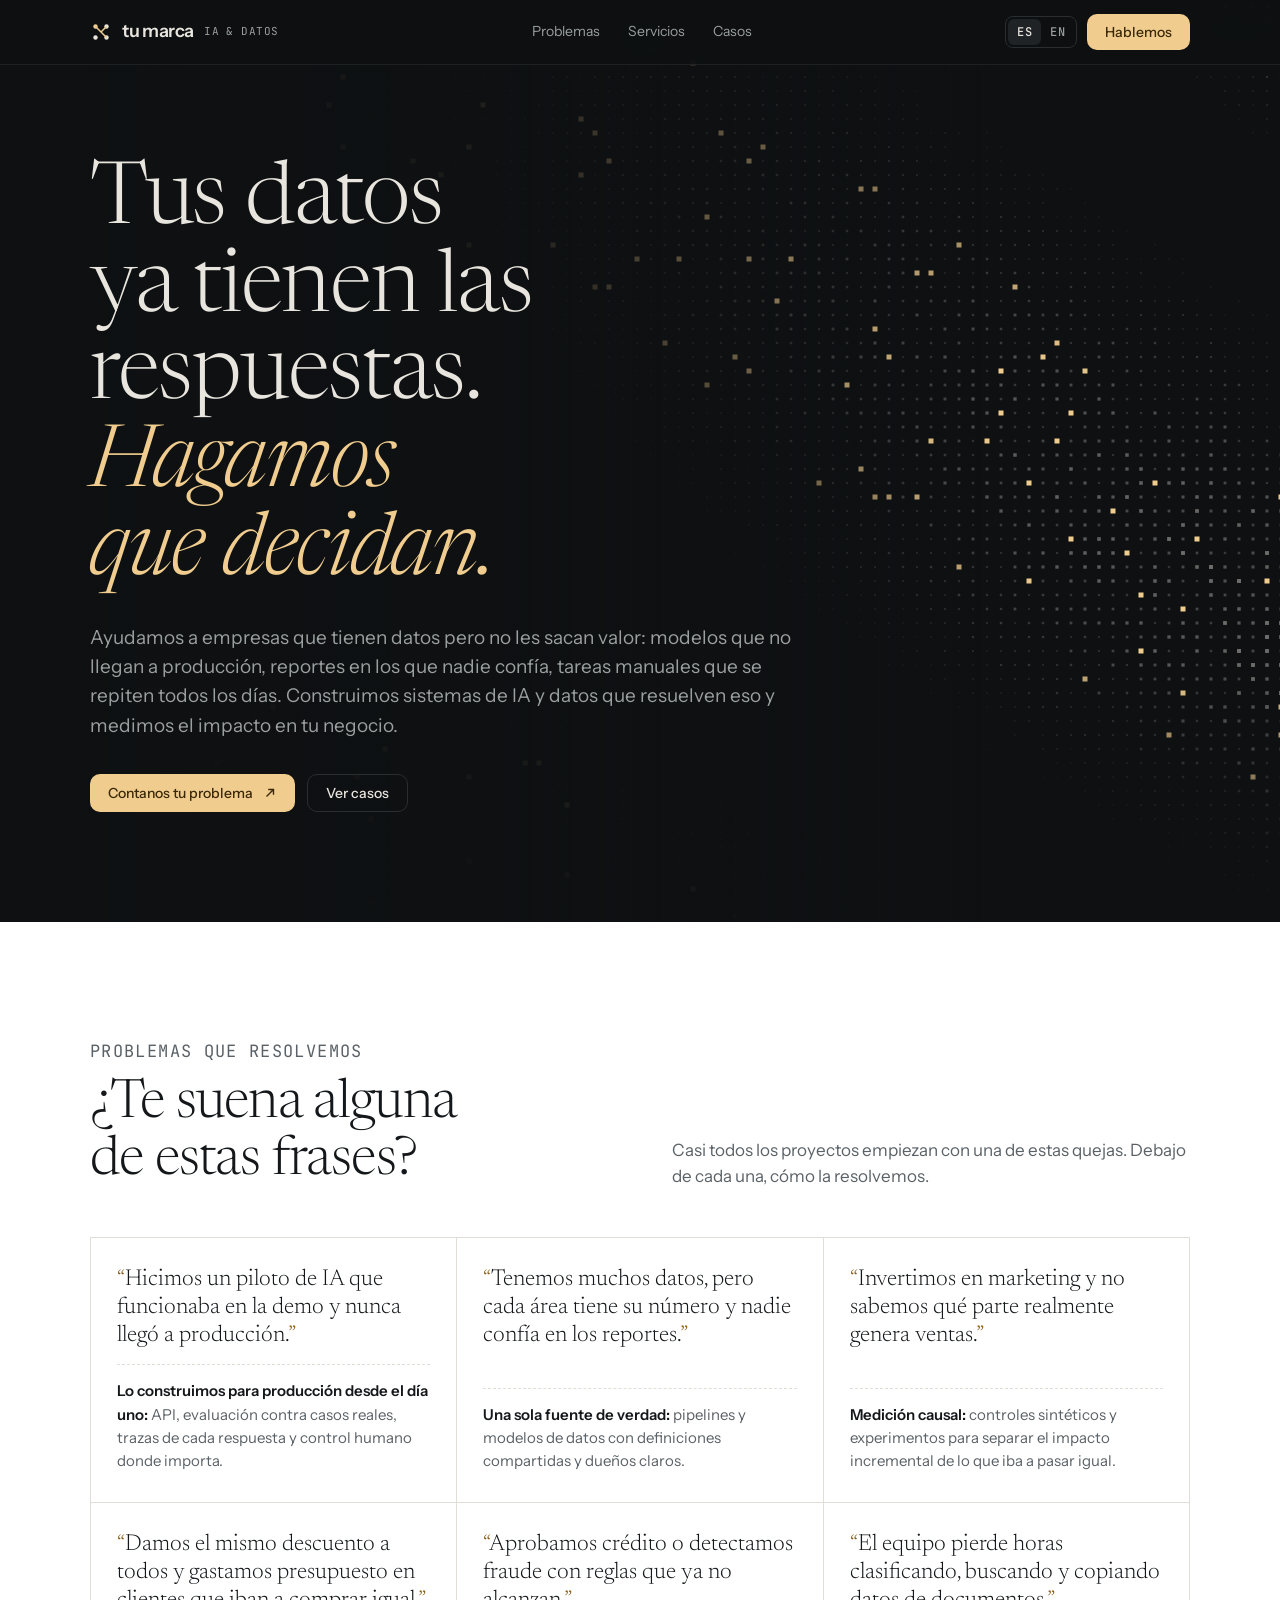
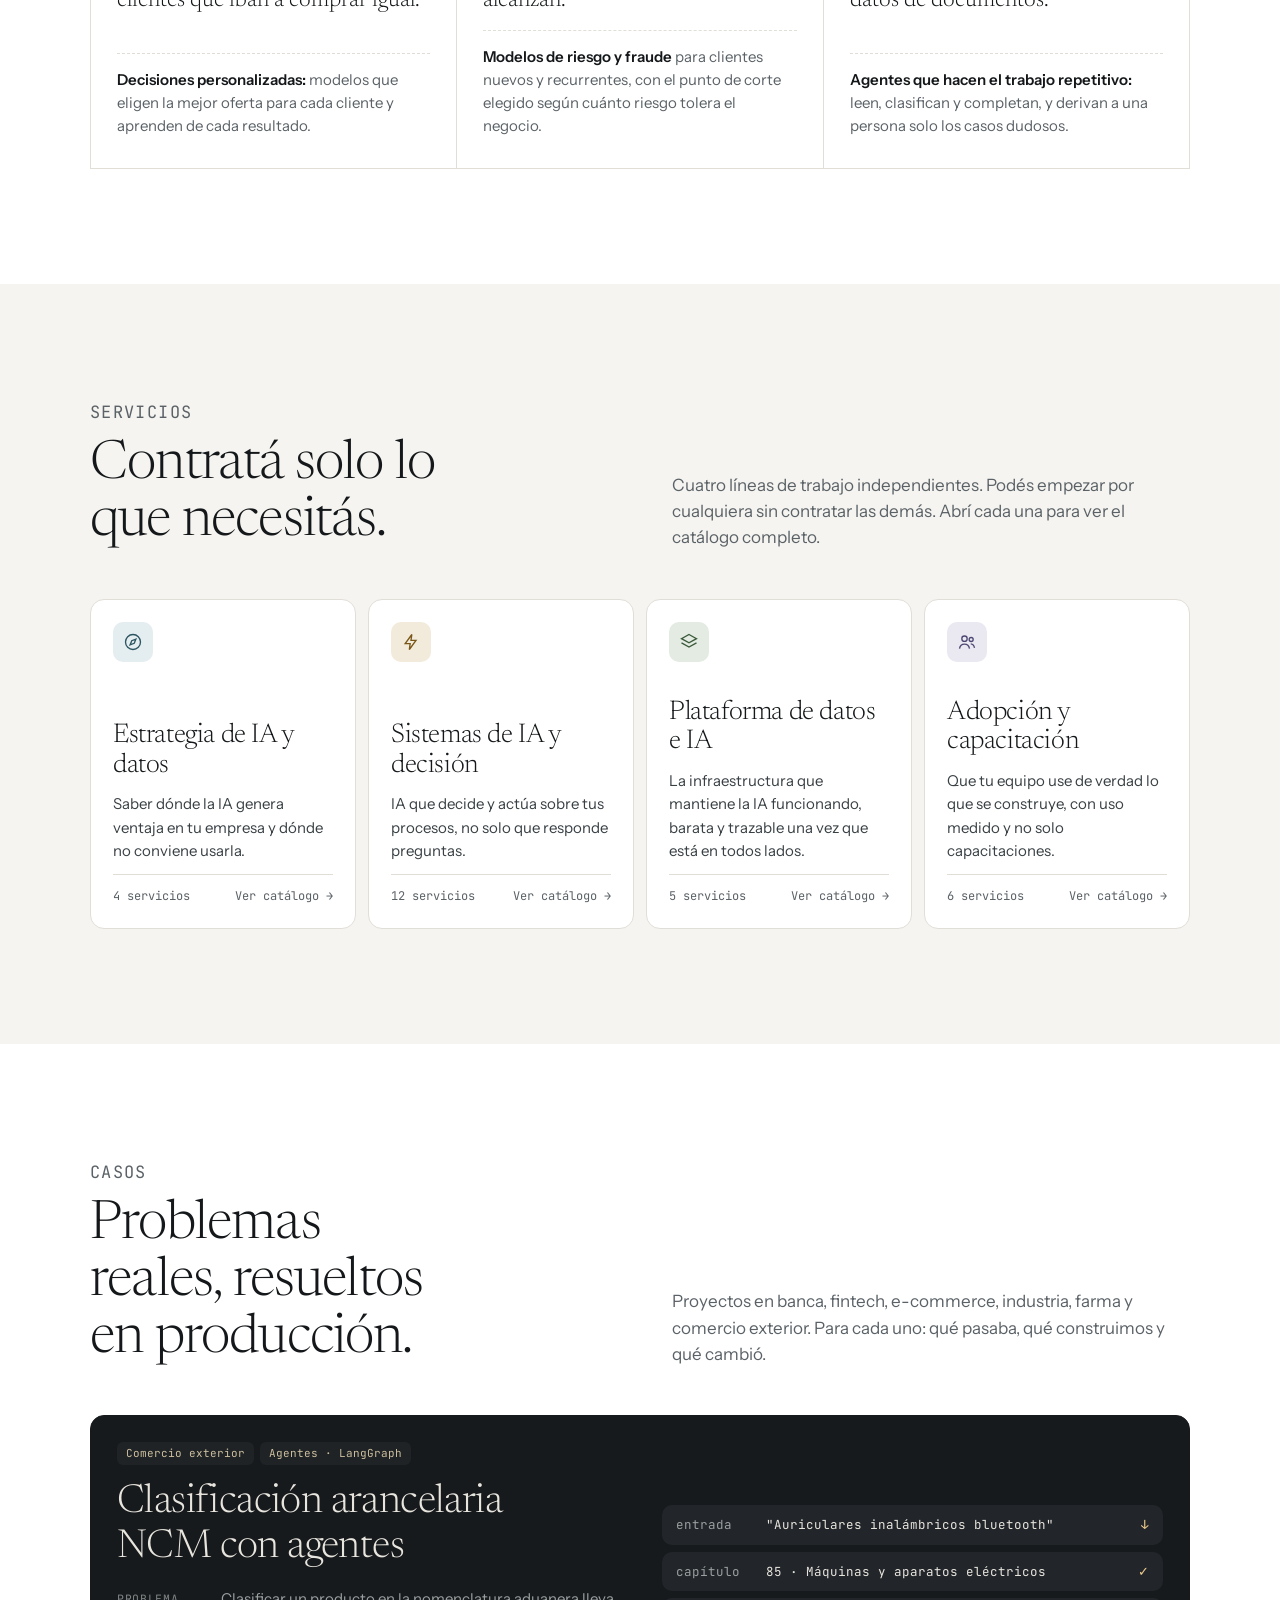
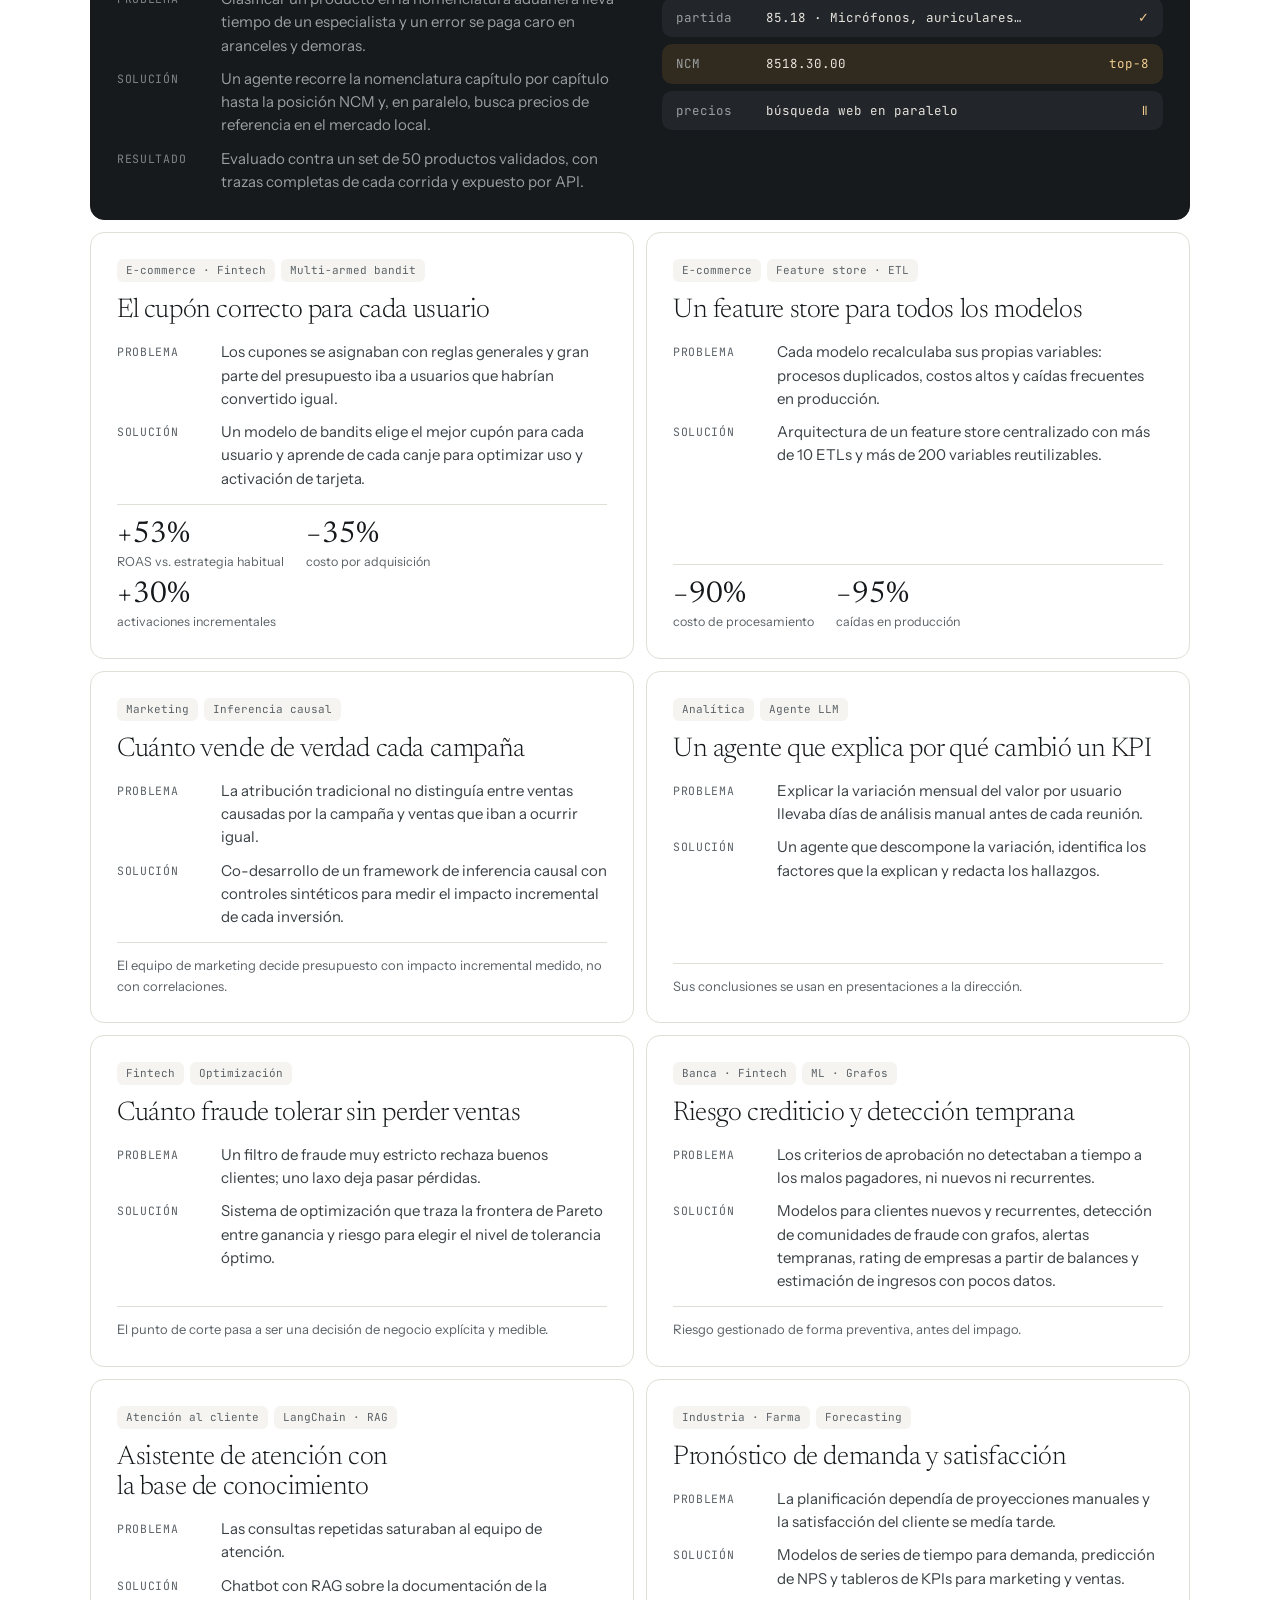
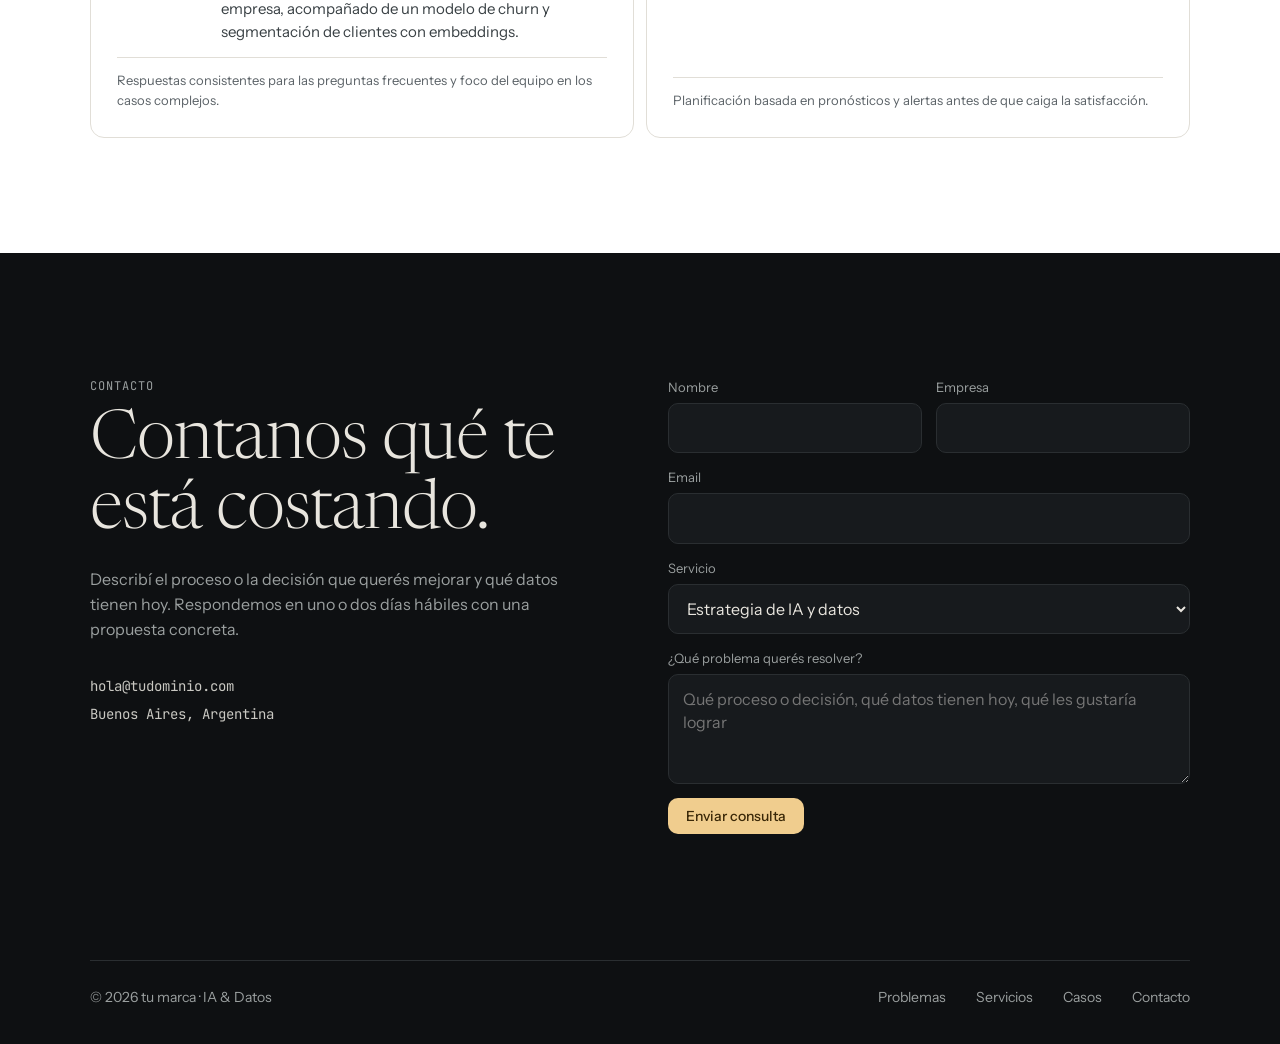
==== index.html @ 9dd71a2f "Landing bilingüe (ES/EN) de la consultora de IA y datos Página estática con problemas del cliente, c" ====
<!doctype html>
<html lang="es">
<head>
<meta charset="utf-8">
<meta name="viewport" content="width=device-width, initial-scale=1, viewport-fit=cover">
<title>Consultora IA y Datos</title>
<meta name="description" content="Consultora de inteligencia artificial y datos: agentes, modelos predictivos y plataformas de datos en producción.">
<link rel="preconnect" href="https://fonts.googleapis.com">
<link rel="preconnect" href="https://fonts.gstatic.com" crossorigin>
<link rel="stylesheet" href="https://fonts.googleapis.com/css2?family=Newsreader:ital,opsz,wght@0,6..72,300;0,6..72,400;1,6..72,300&family=Instrument+Sans:wght@400;500;600&family=JetBrains+Mono:wght@400;500&display=swap">
<link rel="stylesheet" href="assets/styles.css">
</head>
<body class="lang-es">
<header class="nav">
  <div class="wrap nav-inner">
    <a class="logo" href="#top" aria-label="Inicio">
      <svg class="logo-mark" viewBox="0 0 24 24" aria-hidden="true"><circle cx="6" cy="6" r="2.4" fill="#f0cd8e"/><circle cx="18" cy="6" r="2.4" fill="#e8e5de"/><circle cx="6" cy="18" r="2.4" fill="#e8e5de"/><circle cx="18" cy="18" r="2.4" fill="#e8e5de"/><path d="M6 6 L18 18 M18 6 L12 12" stroke="#f0cd8e" stroke-width="1.6" fill="none"/></svg>
      <span>tu marca</span>
      <small><span class="es">IA &amp; DATOS</span><span class="en">AI &amp; DATA</span></small>
    </a>
    <nav class="nav-links" aria-label="Secciones">
      <a href="#problemas"><span class="es">Problemas</span><span class="en">Problems</span></a>
      <a href="#servicios"><span class="es">Servicios</span><span class="en">Services</span></a>
      <a href="#casos"><span class="es">Casos</span><span class="en">Cases</span></a>
    </nav>
    <div class="nav-right">
      <div class="lang" role="group" aria-label="Idioma / Language">
        <button type="button" data-lang="es" aria-pressed="true">ES</button>
        <button type="button" data-lang="en" aria-pressed="false">EN</button>
      </div>
      <a class="btn btn-accent" href="#contacto"><span class="es">Hablemos</span><span class="en">Let's talk</span></a>
    </div>
  </div>
</header>

<main id="top">
  <section class="hero">
    <canvas id="field" aria-hidden="true"></canvas>
    <div class="wrap">
      <h1>
        <span class="es">Tus datos ya tienen las respuestas. <em>Hagamos que decidan.</em></span>
        <span class="en">Your data already has the answers. <em>Let's make it decide.</em></span>
      </h1>
      <p class="lede">
        <span class="es">Ayudamos a empresas que tienen datos pero no les sacan valor: modelos que no llegan a producción, reportes en los que nadie confía, tareas manuales que se repiten todos los días. Construimos sistemas de IA y datos que resuelven eso y medimos el impacto en tu negocio.</span>
        <span class="en">We help companies that have data but aren't getting value from it: models that never reach production, reports nobody trusts, manual work repeated every day. We build AI and data systems that fix that, and we measure the impact on your business.</span>
      </p>
      <div class="hero-ctas">
        <a class="btn btn-accent" href="#contacto"><span class="es">Contanos tu problema</span><span class="en">Tell us your problem</span>
          <svg viewBox="0 0 16 16" aria-hidden="true"><path d="M4 12 L12 4 M6 4 H12 V10" stroke="currentColor" stroke-width="1.6" fill="none"/></svg>
        </a>
        <a class="btn btn-ghost" href="#casos"><span class="es">Ver casos</span><span class="en">See cases</span></a>
      </div>
    </div>
  </section>

  <section class="block white" id="problemas">
    <div class="wrap">
      <div class="head">
        <div>
          <p class="eyebrow"><span class="es">Problemas que resolvemos</span><span class="en">Problems we solve</span></p>
          <h2><span class="es">¿Te suena alguna de estas frases?</span><span class="en">Do any of these sound familiar?</span></h2>
        </div>
        <p><span class="es">Casi todos los proyectos empiezan con una de estas quejas. Debajo de cada una, cómo la resolvemos.</span><span class="en">Almost every project starts with one of these complaints. Under each one, how we solve it.</span></p>
      </div>
      <div class="problems" id="problems"></div>
    </div>
  </section>

  <section class="block light" id="servicios">
    <div class="wrap">
      <div class="head">
        <div>
          <p class="eyebrow"><span class="es">Servicios</span><span class="en">Services</span></p>
          <h2><span class="es">Contratá solo lo que necesitás.</span><span class="en">Hire only what you need.</span></h2>
        </div>
        <p><span class="es">Cuatro líneas de trabajo independientes. Podés empezar por cualquiera sin contratar las demás. Abrí cada una para ver el catálogo completo.</span><span class="en">Four independent lines of work. Start with any of them without hiring the others. Open each one to see the full catalog.</span></p>
      </div>
      <div class="services" id="services"></div>
    </div>
  </section>

  <section class="block white" id="casos">
    <div class="wrap">
      <div class="head">
        <div>
          <p class="eyebrow"><span class="es">Casos</span><span class="en">Cases</span></p>
          <h2><span class="es">Problemas reales, resueltos en producción.</span><span class="en">Real problems, solved in production.</span></h2>
        </div>
        <p><span class="es">Proyectos en banca, fintech, e-commerce, industria, farma y comercio exterior. Para cada uno: qué pasaba, qué construimos y qué cambió.</span><span class="en">Projects in banking, fintech, e-commerce, manufacturing, pharma and foreign trade. For each one: what was happening, what we built and what changed.</span></p>
      </div>
      <div class="cases" id="cases"></div>
    </div>
  </section>

  <section class="contact" id="contacto">
    <div class="wrap">
      <div class="contact-grid">
        <div>
          <p class="eyebrow" style="color:var(--on-dark-muted)"><span class="es">Contacto</span><span class="en">Contact</span></p>
          <h2><span class="es">Contanos qué te está costando.</span><span class="en">Tell us what it's costing you.</span></h2>
          <p class="lede"><span class="es">Describí el proceso o la decisión que querés mejorar y qué datos tienen hoy. Respondemos en uno o dos días hábiles con una propuesta concreta.</span><span class="en">Describe the process or decision you want to improve and what data you have today. We reply within one or two business days with a concrete proposal.</span></p>
          <div class="direct">
            <span>hola@tudominio.com</span>
            <span>Buenos Aires, Argentina</span>
          </div>
        </div>
        <form id="contact-form" novalidate>
          <div class="row2">
            <div class="field"><label for="f-name"><span class="es">Nombre</span><span class="en">Name</span></label><input id="f-name" name="name" autocomplete="name" required></div>
            <div class="field"><label for="f-company"><span class="es">Empresa</span><span class="en">Company</span></label><input id="f-company" name="company" autocomplete="organization"></div>
          </div>
          <div class="field"><label for="f-email">Email</label><input id="f-email" name="email" type="email" autocomplete="email" required></div>
          <div class="field">
            <label for="f-topic"><span class="es">Servicio</span><span class="en">Service</span></label>
            <select id="f-topic" name="topic"></select>
          </div>
          <div class="field"><label for="f-msg"><span class="es">¿Qué problema querés resolver?</span><span class="en">What problem do you want to solve?</span></label><textarea id="f-msg" name="message"></textarea></div>
          <div><button class="btn btn-accent" type="submit"><span class="es">Enviar consulta</span><span class="en">Send inquiry</span></button></div>
          <p class="form-note" id="form-note" aria-live="polite"></p>
        </form>
      </div>
      <footer>
        <span>© 2026 tu marca · <span class="es">IA &amp; Datos</span><span class="en">AI &amp; Data</span></span>
        <nav aria-label="Pie">
          <a href="#problemas"><span class="es">Problemas</span><span class="en">Problems</span></a>
          <a href="#servicios"><span class="es">Servicios</span><span class="en">Services</span></a>
          <a href="#casos"><span class="es">Casos</span><span class="en">Cases</span></a>
          <a href="#contacto"><span class="es">Contacto</span><span class="en">Contact</span></a>
        </nav>
      </footer>
    </div>
  </section>
</main>

<div class="sheet-backdrop" id="backdrop" hidden></div>
<aside class="sheet" id="sheet" role="dialog" aria-modal="true" aria-labelledby="sheet-title" hidden></aside>

<script src="assets/main.js"></script>
</body>
</html>
---- assets/styles.css ----
html, body { min-height: 100%; }
  img { max-width: 100%; }
  [hidden] { display: none !important; }
  :root {
    color-scheme: light;
    --ink: #0e1012;
    --ink-2: #171a1d;
    --ink-3: #1f2326;
    --paper: #f5f4f0;
    --white: #ffffff;
    --text: #15181a;
    --muted: #5b6267;
    --on-dark: #e8e5de;
    --on-dark-muted: #9a9f9f;
    --line: #e1ded7;
    --line-dark: #2a2e31;
    --accent: #f0cd8e;        /* ámbar pálido */
    --accent-ink: #3a2808;
    --accent-deep: #8a5c14;
    --t1: #e4edf0; --t2: #f2ebdc; --t3: #e3ebe2; --t4: #eae8f1;
    --serif: "Newsreader", "Iowan Old Style", Georgia, serif;
    --sans: "Instrument Sans", ui-sans-serif, system-ui, -apple-system, "Segoe UI", sans-serif;
    --mono: "JetBrains Mono", ui-monospace, "Cascadia Mono", Consolas, monospace;
    --wrap: 1180px;
    --gutter: clamp(16px, 4vw, 40px);
    --r: 14px;
  }
  * { box-sizing: border-box; }
  html { scroll-behavior: smooth; }
  body {
    margin: 0; background: var(--ink); color: var(--text);
    font-family: var(--sans); font-size: 16px; line-height: 1.55;
    -webkit-font-smoothing: antialiased;
  }
  body.lang-es .en, body.lang-en .es { display: none !important; }
  a { color: inherit; }
  button { font: inherit; }
  :focus-visible { outline: 2px solid var(--accent); outline-offset: 3px; border-radius: 6px; }
  .wrap { max-width: var(--wrap); margin-inline: auto; padding-inline: var(--gutter); }
  h1, h2, h3, h4 { font-family: var(--serif); font-weight: 300; text-wrap: balance; margin: 0; letter-spacing: -0.015em; }
  p { margin: 0; }
  .eyebrow { font-family: var(--mono); font-size: 12px; letter-spacing: 0.08em; text-transform: uppercase; color: var(--muted); }

  /* ---------- nav: barra plana a todo el ancho ---------- */
  .nav {
    position: fixed; z-index: 30; left: 0; right: 0; top: 0;
    padding-top: env(safe-area-inset-top, 0px);
    background: rgba(14,16,18,0.82);
    backdrop-filter: blur(12px); -webkit-backdrop-filter: blur(12px);
    border-bottom: 1px solid rgba(255,255,255,0.07);
    color: var(--on-dark);
  }
  .nav-inner { display: flex; align-items: center; justify-content: space-between; gap: 16px; height: 64px; }
  .logo { display: flex; align-items: center; gap: 10px; text-decoration: none; font-weight: 600; font-size: 18px; letter-spacing: -0.02em; }
  .logo-mark { width: 22px; height: 22px; flex: none; }
  .logo small { font-family: var(--mono); font-weight: 400; font-size: 11px; color: var(--on-dark-muted); letter-spacing: 0.04em; }
  .nav-links { display: flex; gap: 28px; font-size: 14px; }
  .nav-links a { text-decoration: none; color: var(--on-dark-muted); transition: color .2s; }
  .nav-links a:hover { color: var(--on-dark); }
  .nav-right { display: flex; align-items: center; gap: 10px; }
  .lang { display: inline-flex; border: 1px solid var(--line-dark); border-radius: 8px; padding: 2px; }
  .lang button {
    border: 0; background: transparent; color: var(--on-dark-muted); cursor: pointer;
    font: 500 12px/1 var(--mono); padding: 7px 9px; border-radius: 6px; letter-spacing: .04em;
  }
  .lang button[aria-pressed="true"] { background: var(--ink-3); color: var(--on-dark); }
  .btn {
    display: inline-flex; align-items: center; gap: 10px;
    padding: 11px 18px; border-radius: 10px; border: 0;
    font: 500 14px/1 var(--sans); text-decoration: none; cursor: pointer;
    transition: transform .2s, background .2s, border-color .2s;
  }
  .btn-accent { background: var(--accent); color: var(--accent-ink); }
  .btn-accent:hover { background: #f5dba9; transform: translateY(-1px); }
  .btn-ghost { background: transparent; color: var(--on-dark); border: 1px solid var(--line-dark); }
  .btn-ghost:hover { border-color: var(--on-dark-muted); }
  .btn svg { width: 14px; height: 14px; }

  /* ---------- hero ---------- */
  .hero { position: relative; overflow: hidden; background: var(--ink); color: var(--on-dark); padding-block: 160px 110px; }
  #field { position: absolute; inset: 0; width: 100%; height: 100%; }
  .hero::after {
    content: ""; position: absolute; inset: 0; pointer-events: none;
    background: linear-gradient(90deg, var(--ink) 0%, rgba(14,16,18,.86) 40%, rgba(14,16,18,0) 78%),
                linear-gradient(0deg, var(--ink) 0%, rgba(14,16,18,0) 28%);
  }
  .hero .wrap { position: relative; z-index: 1; }
  .hero h1 { font-size: clamp(42px, 6.8vw, 86px); line-height: 1.02; max-width: 13ch; }
  .hero h1 em { font-style: italic; color: var(--accent); }
  .hero .lede { margin-top: 24px; font-size: clamp(17px, 1.6vw, 19px); color: var(--on-dark-muted); max-width: 54ch; }
  .hero-ctas { display: flex; flex-wrap: wrap; gap: 12px; margin-top: 34px; }

  /* ---------- secciones ---------- */
  .light { background: var(--paper); color: var(--text); }
  .white { background: var(--white); color: var(--text); }
  section.block { padding-block: clamp(72px, 9vw, 116px); }
  .head { display: grid; grid-template-columns: 1fr 1fr; gap: 20px 64px; align-items: end; margin-bottom: 48px; }
  .head h2 { font-size: clamp(34px, 4.3vw, 54px); line-height: 1.05; margin-top: 12px; }
  .head p { color: var(--muted); max-width: 50ch; font-size: 17px; }

  /* problemas */
  .problems { display: grid; grid-template-columns: repeat(3, 1fr); border-top: 1px solid var(--line); border-left: 1px solid var(--line); }
  .prob { padding: 28px 26px 30px; border-right: 1px solid var(--line); border-bottom: 1px solid var(--line); display: flex; flex-direction: column; gap: 14px; background: var(--white); }
  .prob .pain { font-family: var(--serif); font-size: 23px; line-height: 1.22; font-weight: 300; }
  .prob .pain::before { content: "“"; color: var(--accent-deep); }
  .prob .pain::after { content: "”"; color: var(--accent-deep); }
  .prob .fix { font-size: 15px; color: var(--muted); padding-top: 14px; border-top: 1px dashed var(--line); margin-top: auto; }
  .prob .fix b { color: var(--text); font-weight: 600; }

  /* servicios */
  .services { display: grid; grid-template-columns: repeat(4, 1fr); gap: 12px; }
  .svc {
    all: unset; box-sizing: border-box; cursor: pointer;
    border: 1px solid var(--line); border-radius: var(--r); background: var(--white);
    padding: 22px 22px 22px; display: flex; flex-direction: column; gap: 12px; min-height: 330px;
    transition: border-color .2s, transform .25s ease, box-shadow .25s;
  }
  .svc:hover { border-color: #cfcbc2; transform: translateY(-3px); box-shadow: 0 10px 30px -18px rgba(20,20,20,.35); }
  .svc:focus-visible { outline: 2px solid var(--accent-deep); outline-offset: 3px; }
  .svc .glyph { width: 40px; height: 40px; border-radius: 10px; display: grid; place-items: center; }
  .svc .glyph svg { width: 20px; height: 20px; }
  .svc-title { font-family: var(--serif); font-weight: 300; letter-spacing: -0.015em; font-size: 27px; line-height: 1.1; margin-top: auto; }
  .svc .promise { color: #394044; font-size: 15px; }
  .svc .more { display: flex; justify-content: space-between; align-items: center; font-family: var(--mono); font-size: 12px; color: var(--muted); border-top: 1px solid var(--line); padding-top: 12px; }
  .svc:hover .more { color: var(--text); }

  /* panel de detalle de servicio */
  .sheet-backdrop { position: fixed; inset: 0; z-index: 50; background: rgba(8,9,10,.55); backdrop-filter: blur(3px); -webkit-backdrop-filter: blur(3px); }
  .sheet {
    position: fixed; z-index: 51; top: 0; right: 0; bottom: 0; width: min(760px, 100%);
    background: var(--paper); color: var(--text); overflow-y: auto; overscroll-behavior: contain;
    padding: calc(env(safe-area-inset-top, 0px) + 28px) clamp(20px, 4vw, 44px) calc(env(safe-area-inset-bottom, 0px) + 40px);
    box-shadow: -30px 0 60px -30px rgba(0,0,0,.5);
    animation: slide .32s cubic-bezier(.2,.7,.2,1);
  }
  @keyframes slide { from { transform: translateX(40px); opacity: .4; } to { transform: none; opacity: 1; } }
  .sheet-top { display: flex; justify-content: space-between; align-items: center; margin-bottom: 26px; }
  .close { border: 1px solid var(--line); background: var(--white); border-radius: 10px; width: 40px; height: 40px; cursor: pointer; display: grid; place-items: center; color: var(--text); }
  .sheet h2 { font-size: clamp(34px, 4.4vw, 48px); line-height: 1.05; }
  .sheet .intro { margin-top: 16px; color: var(--muted); font-size: 17px; max-width: 58ch; }
  .track { margin-top: 34px; }
  .track-h { font-family: var(--mono); font-size: 12px; text-transform: uppercase; letter-spacing: .08em; color: var(--muted); display: flex; gap: 12px; align-items: center; margin-bottom: 12px; }
  .track-h::after { content: ""; flex: 1; height: 1px; background: var(--line); }
  .items { display: grid; gap: 10px; }
  .item { background: var(--white); border: 1px solid var(--line); border-radius: 12px; padding: 18px 20px; display: grid; grid-template-columns: 34px 1fr; gap: 4px 14px; }
  .item .n { font-family: var(--mono); font-size: 12px; color: var(--muted); padding-top: 5px; font-variant-numeric: tabular-nums; }
  .item h4 { font-family: var(--sans); font-weight: 600; font-size: 16px; letter-spacing: -0.01em; }
  .item p { grid-column: 2; color: var(--muted); font-size: 15px; }
  .item .chips { grid-column: 2; display: flex; flex-wrap: wrap; gap: 6px; margin-top: 8px; }
  .chip { font-family: var(--mono); font-size: 11px; padding: 3px 9px; border-radius: 6px; background: var(--paper); color: #4b5156; }
  .sheet-cta { margin-top: 34px; padding: 24px; border-radius: var(--r); background: var(--ink); color: var(--on-dark); display: flex; flex-wrap: wrap; gap: 16px; align-items: center; justify-content: space-between; }
  .sheet-cta p { max-width: 42ch; color: var(--on-dark-muted); }
  .sheet-cta strong { display: block; color: var(--on-dark); font-weight: 500; margin-bottom: 4px; }

  /* casos */
  .cases { display: grid; grid-template-columns: repeat(2, 1fr); gap: 12px; }
  .case { border: 1px solid var(--line); border-radius: var(--r); padding: 26px; background: var(--white); display: flex; flex-direction: column; gap: 14px; }
  .case.feature { grid-column: 1 / -1; background: var(--ink-2); color: var(--on-dark); border-color: var(--ink-2); display: grid; grid-template-columns: 1fr 1fr; gap: 28px 44px; }
  .case .tag { display: flex; flex-wrap: wrap; gap: 6px; }
  .pill { display: inline-block; padding: 3px 9px; border-radius: 6px; background: var(--paper); color: var(--muted); font-family: var(--mono); font-size: 11px; }
  .case.feature .pill { background: var(--ink-3); color: #cdbf9f; }
  .case h3 { font-size: 27px; line-height: 1.12; }
  .case.feature h3 { font-size: clamp(30px, 3.2vw, 40px); }
  .pr { display: grid; gap: 10px; font-size: 15px; }
  .pr div { display: grid; grid-template-columns: 92px 1fr; gap: 12px; }
  .pr dt, .pr .k { font-family: var(--mono); font-size: 11.5px; text-transform: uppercase; letter-spacing: .06em; color: var(--muted); padding-top: 3px; }
  .pr .v { color: #394044; }
  .case.feature .pr .v { color: var(--on-dark-muted); }
  .case.feature .pr .k { color: #7f8584; }
  .metrics { display: flex; flex-wrap: wrap; gap: 8px 22px; margin-top: auto; padding-top: 14px; border-top: 1px solid var(--line); }
  .metric { display: flex; flex-direction: column; }
  .metric b { font-family: var(--serif); font-weight: 400; font-size: 30px; line-height: 1.1; font-variant-numeric: tabular-nums; }
  .metric span { font-size: 12.5px; color: var(--muted); }
  .note { font-size: 13px; color: var(--muted); margin-top: auto; padding-top: 12px; border-top: 1px solid var(--line); }

  .flow { display: grid; gap: 7px; font-family: var(--mono); font-size: 12.5px; align-content: center; }
  .flow-row { display: grid; grid-template-columns: 78px 1fr auto; gap: 12px; align-items: center; padding: 10px 14px; border-radius: 10px; background: #22262a; }
  .flow-row .k { color: var(--on-dark-muted); }
  .flow-row .v { color: var(--on-dark); overflow-wrap: anywhere; }
  .flow-row .s { color: var(--accent); }
  .flow-row.hl { background: #302a1f; }

  /* contacto */
  .contact { background: var(--ink); color: var(--on-dark); padding-block: clamp(80px, 10vw, 124px) 36px; }
  .contact-grid { display: grid; grid-template-columns: 1fr 1fr; gap: 56px; }
  .contact h2 { font-size: clamp(38px, 5.4vw, 68px); line-height: 1.03; margin-top: 12px; }
  .contact .lede { color: var(--on-dark-muted); margin-top: 20px; max-width: 44ch; }
  .contact .direct { margin-top: 34px; display: grid; gap: 6px; font-family: var(--mono); font-size: 14px; color: #c9c8c2; }
  form { display: grid; gap: 14px; }
  .field { display: grid; gap: 6px; }
  label { font-size: 13px; color: var(--on-dark-muted); }
  input, select, textarea { font: 400 16px/1.4 var(--sans); color: var(--on-dark); background: var(--ink-2); border: 1px solid var(--line-dark); border-radius: 10px; padding: 13px 14px; width: 100%; }
  select { color-scheme: dark; }
  textarea { resize: vertical; min-height: 110px; }
  input:focus, select:focus, textarea:focus { outline: none; border-color: var(--accent); }
  .row2 { display: grid; grid-template-columns: 1fr 1fr; gap: 14px; }
  .form-note { font-size: 14px; color: var(--accent); min-height: 1.4em; }
  footer { margin-top: 92px; padding-top: 26px; border-top: 1px solid var(--line-dark); display: flex; flex-wrap: wrap; gap: 20px 48px; justify-content: space-between; font-size: 14px; color: var(--on-dark-muted); }
  footer nav { display: flex; flex-wrap: wrap; gap: 10px 30px; }
  footer a { text-decoration: none; }
  footer a:hover { color: var(--on-dark); }

  @media (max-width: 1000px) {
    .services { grid-template-columns: repeat(2, 1fr); }
    .svc { min-height: 270px; }
    .problems { grid-template-columns: repeat(2, 1fr); }
    .case.feature { grid-template-columns: 1fr; }
  }
  @media (max-width: 760px) {
    .nav-links, .logo small, .nav .btn { display: none; }
    .head, .contact-grid, .cases { grid-template-columns: 1fr; }
    .hero { padding-block: 128px 52px; }
    .hero::after { background: linear-gradient(0deg, var(--ink) 10%, rgba(14,16,18,.6) 60%, rgba(14,16,18,.35) 100%); }
  }
  @media (max-width: 560px) {
    .services, .problems, .row2 { grid-template-columns: 1fr; }
    .svc { min-height: 0; }
    .svc-title { margin-top: 14px; }
    .pr div { grid-template-columns: 1fr; gap: 2px; }
    .flow-row { grid-template-columns: 1fr auto; }
    .flow-row .k { grid-column: 1 / -1; }
    .item { grid-template-columns: 1fr; }
    .item p, .item .chips { grid-column: 1; }
  }
  @media (prefers-reduced-motion: reduce) {
    html { scroll-behavior: auto; }
    .svc, .btn { transition: none; }
    .sheet { animation: none; }
  }
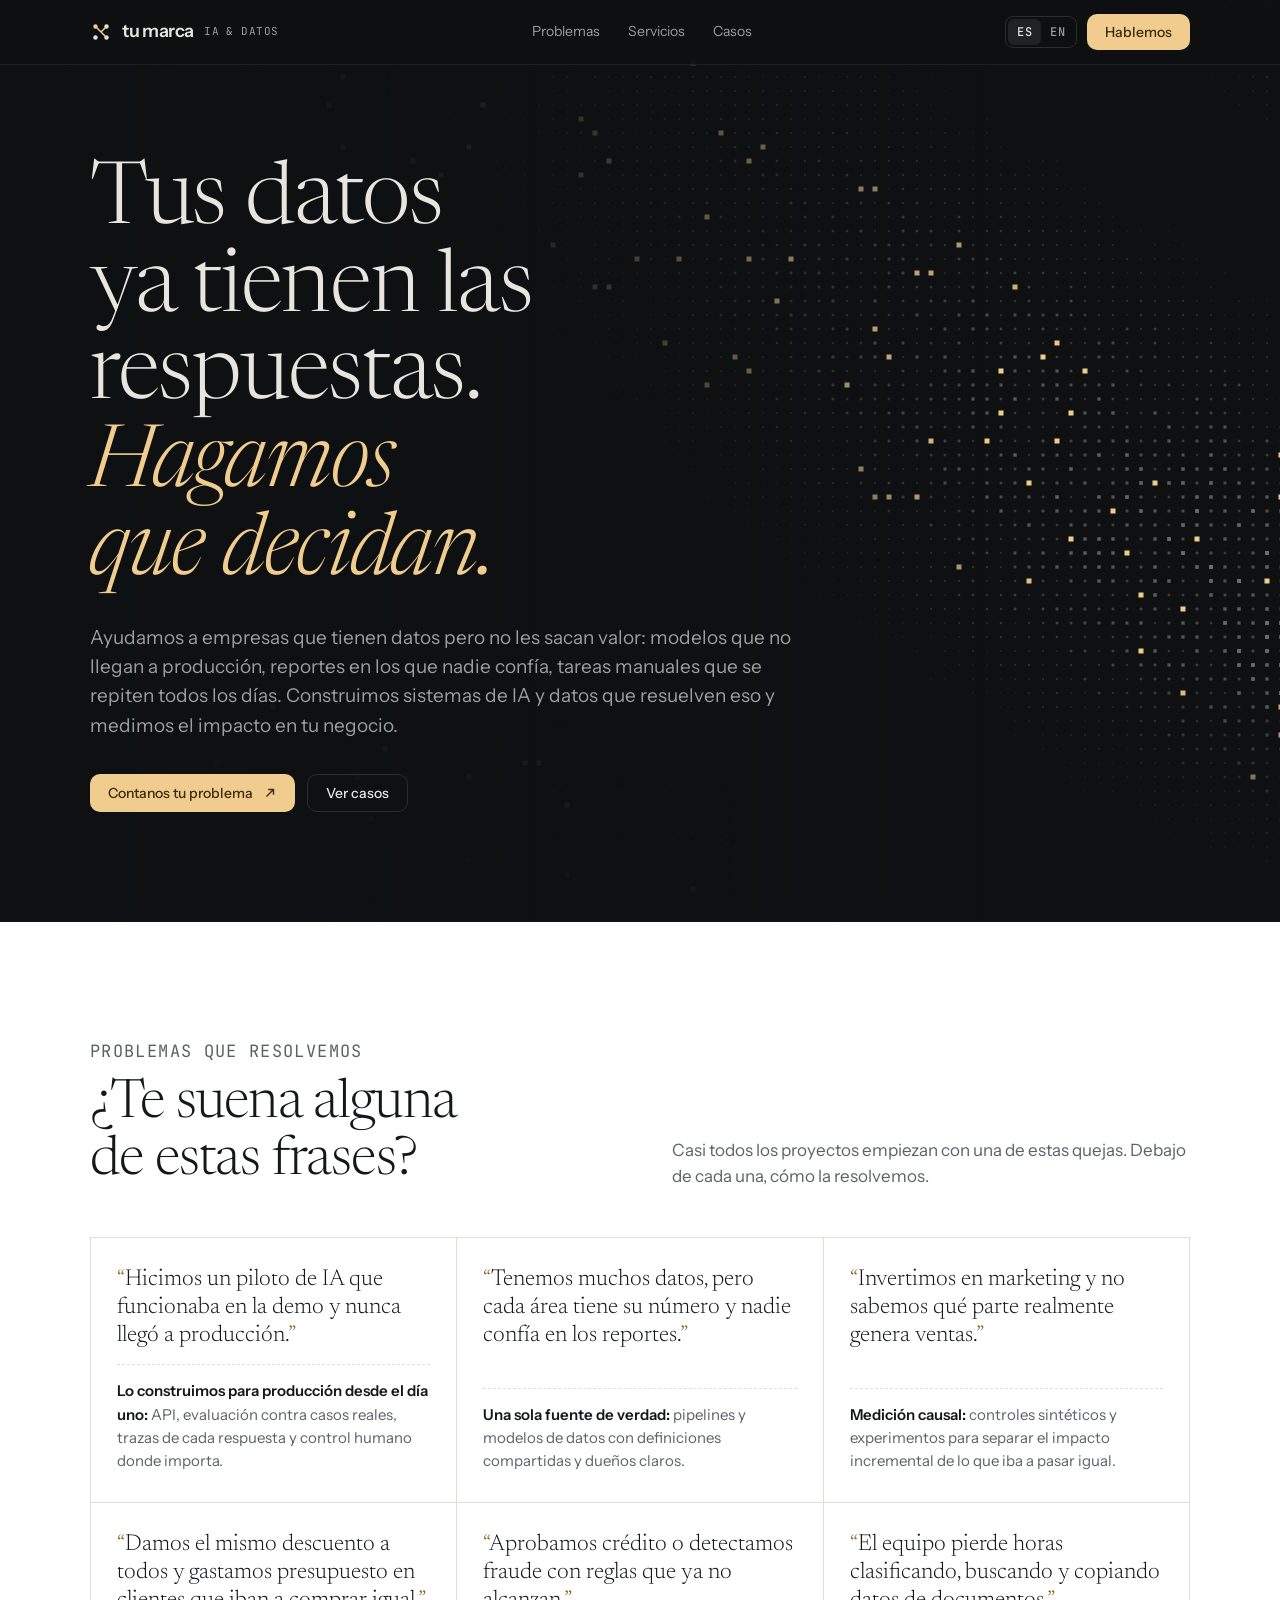
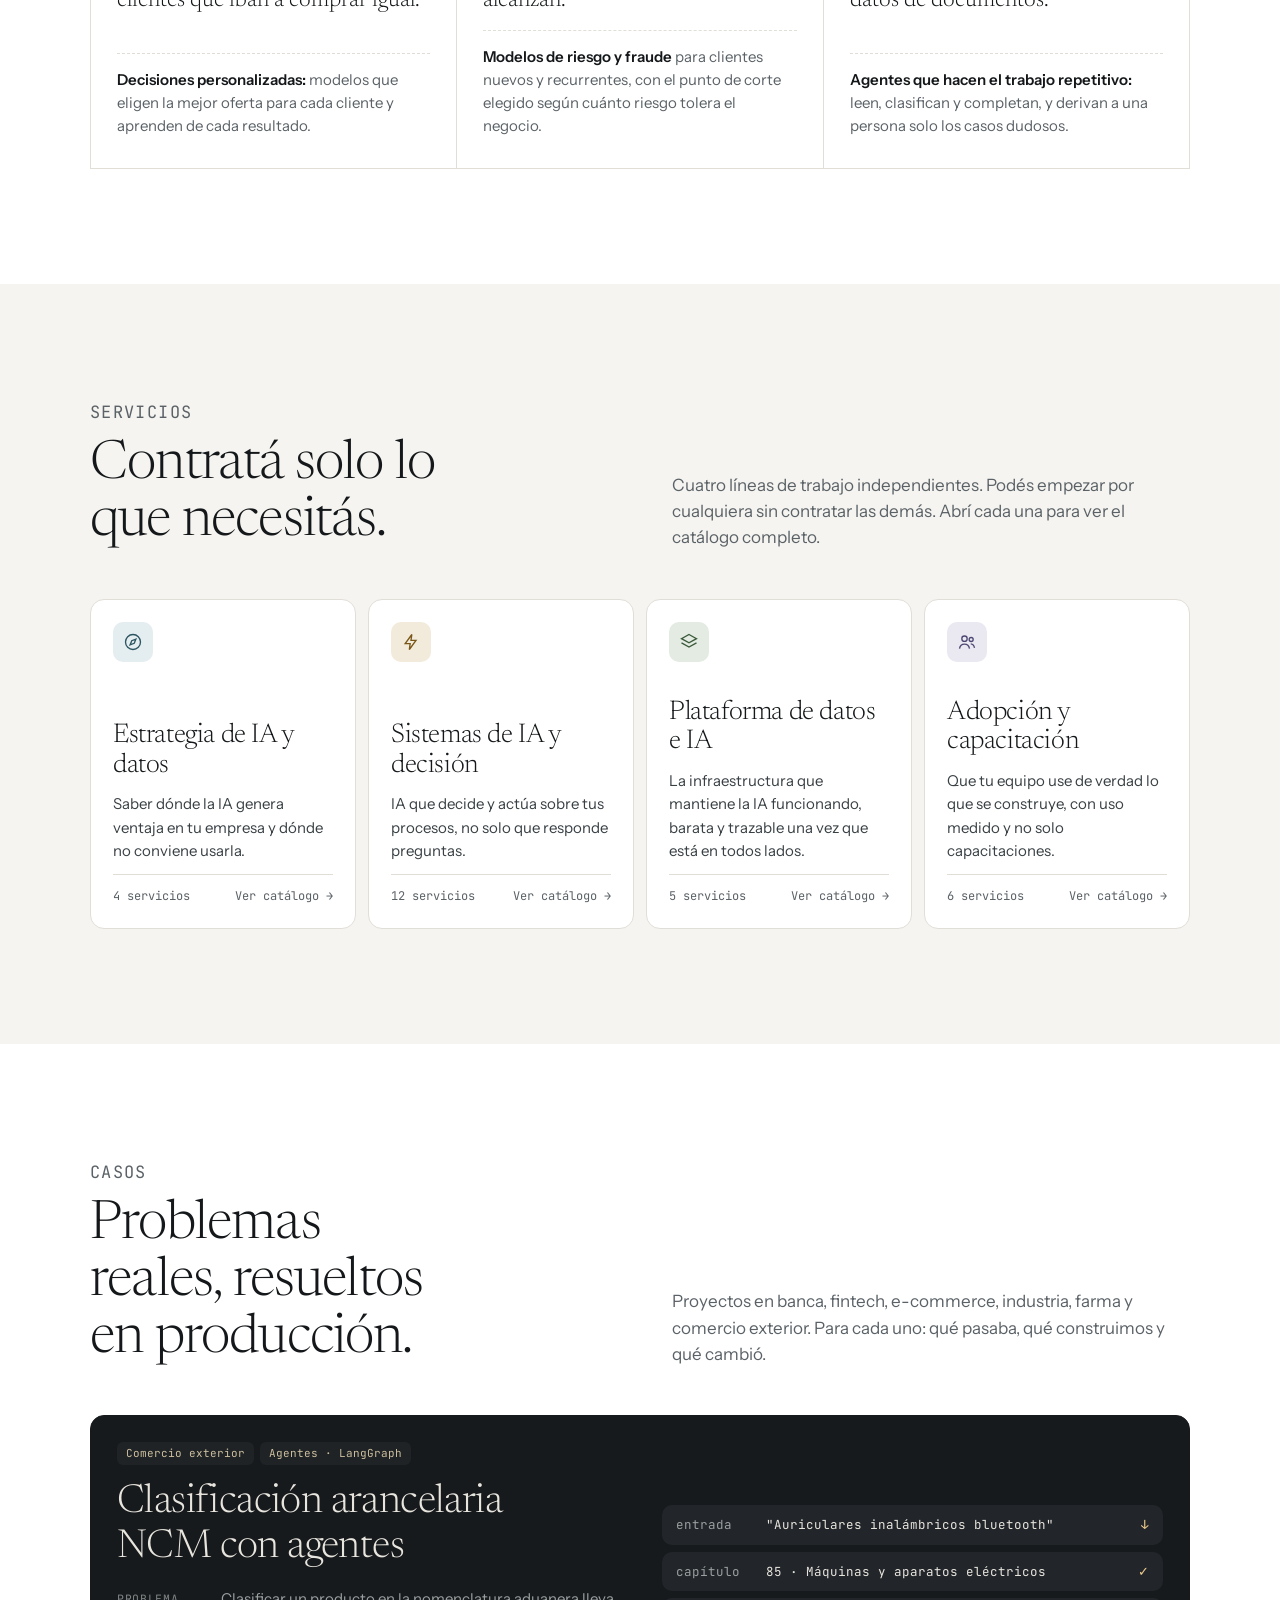
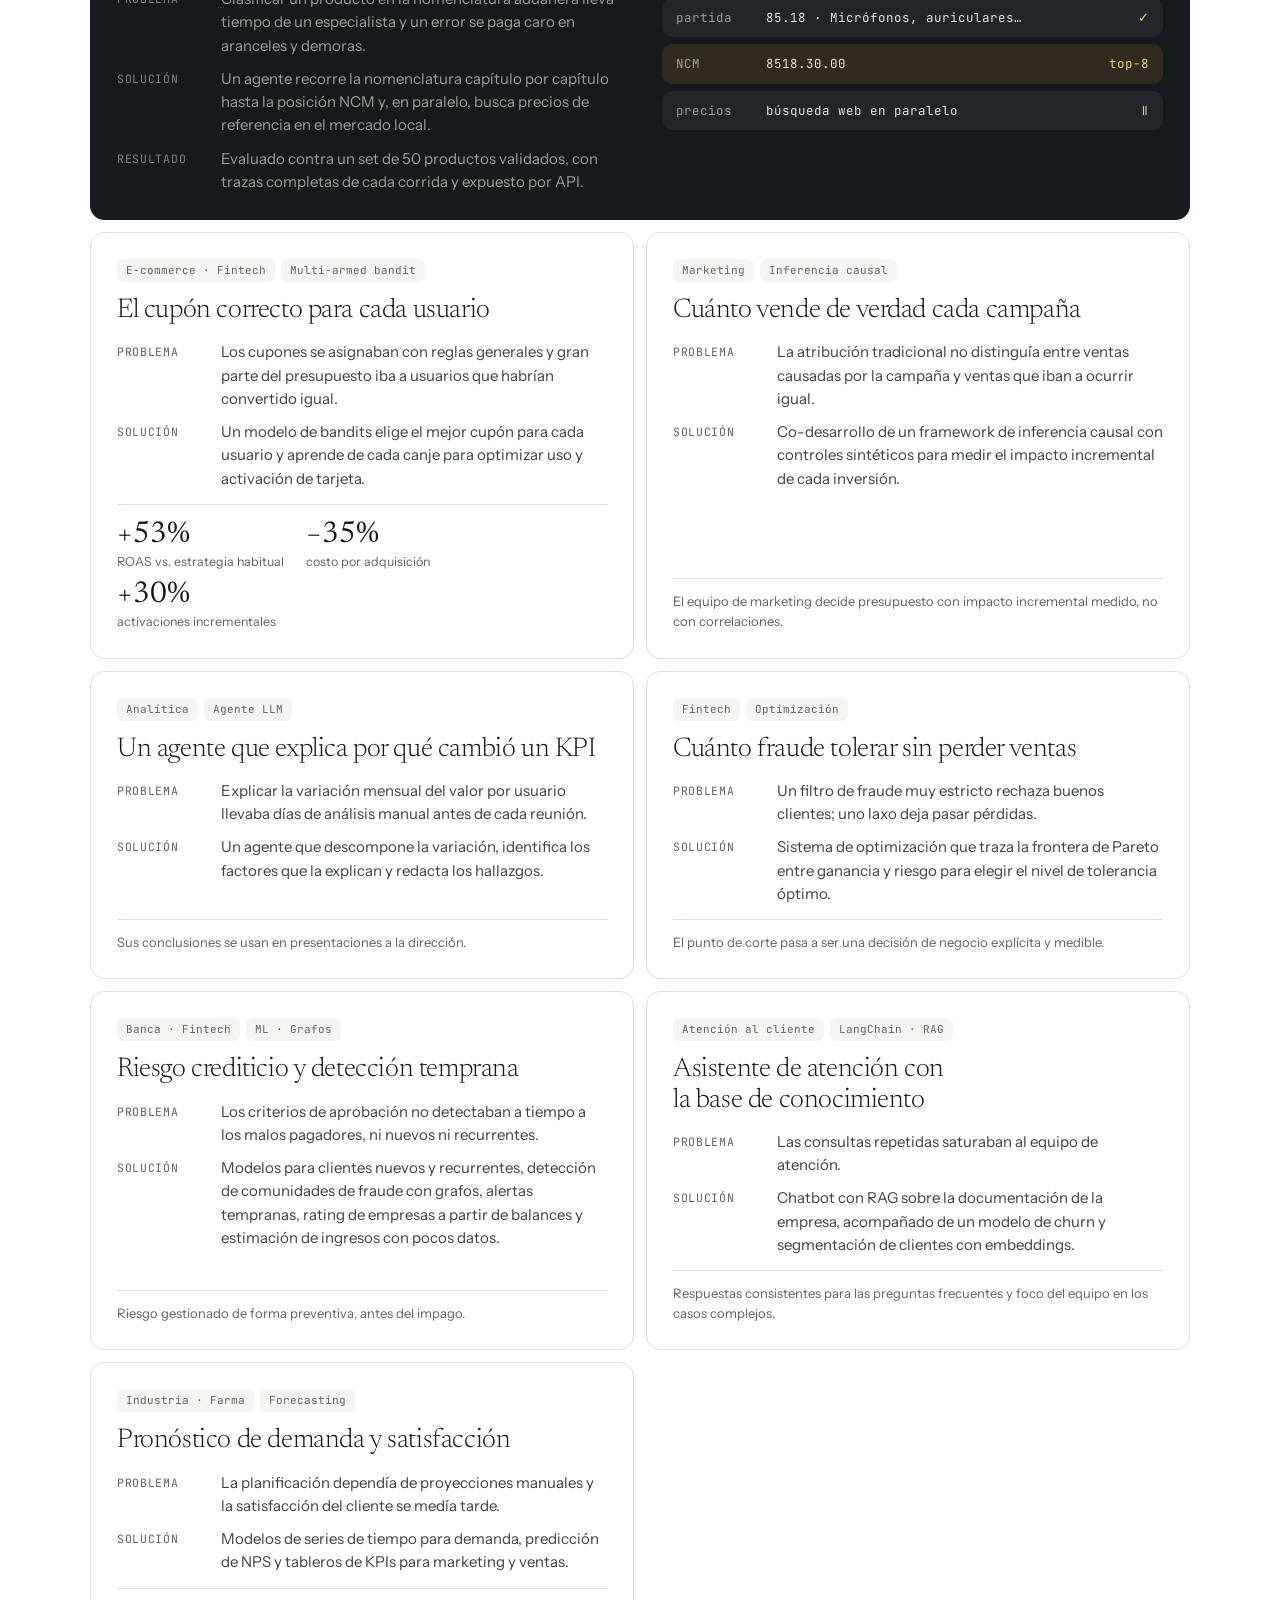
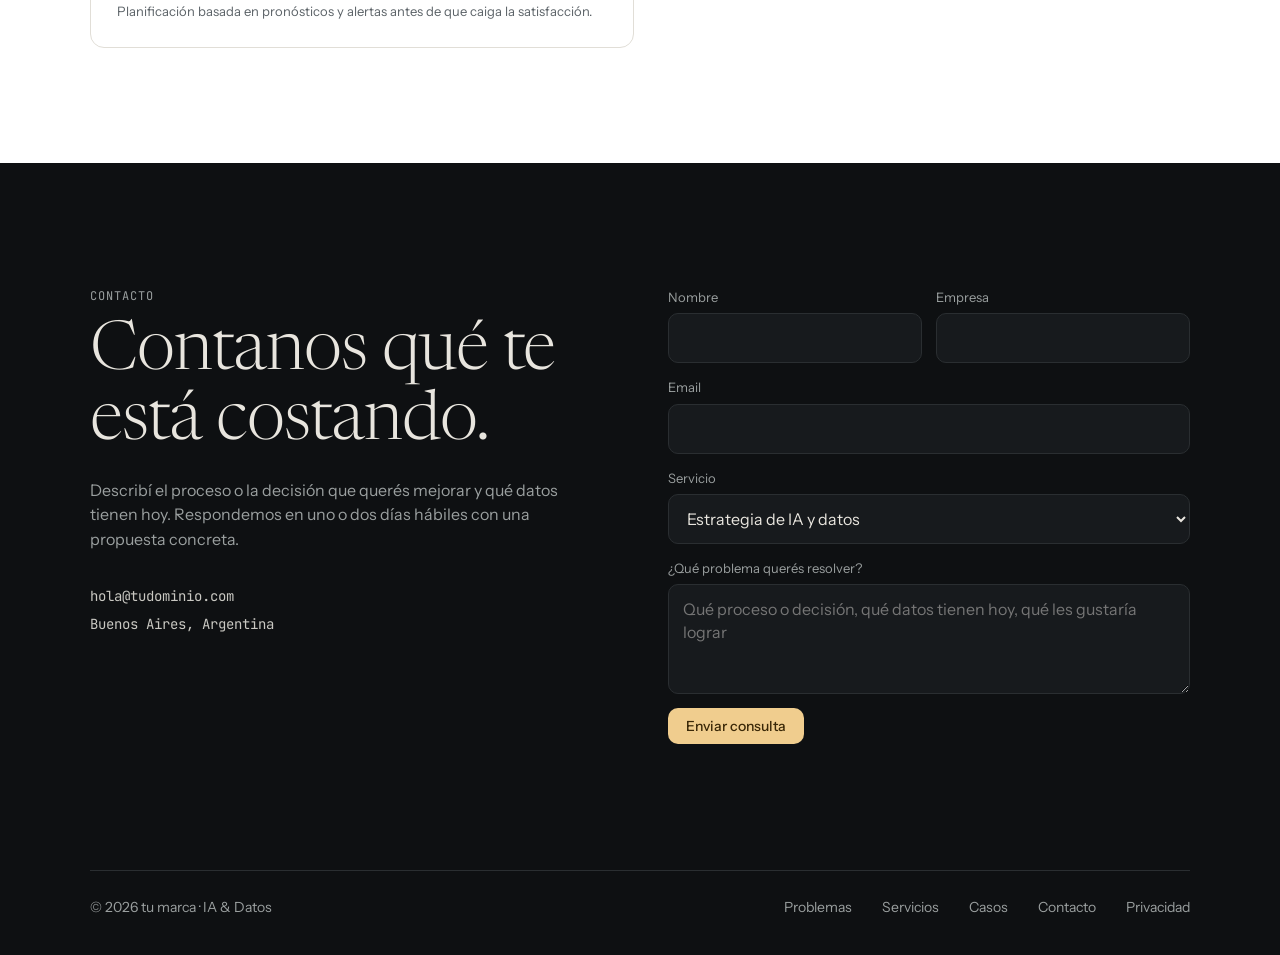
==== commit 597f55e7: "Preparar el formulario para Formspree y sumar la política de privacidad Co-Authored-By: Claude Opus " ====
--- a/index.html
+++ b/index.html
@@ -127,6 +127,7 @@
           <a href="#servicios"><span class="es">Servicios</span><span class="en">Services</span></a>
           <a href="#casos"><span class="es">Casos</span><span class="en">Cases</span></a>
           <a href="#contacto"><span class="es">Contacto</span><span class="en">Contact</span></a>
+          <a href="privacidad.html"><span class="es">Privacidad</span><span class="en">Privacy</span></a>
         </nav>
       </footer>
     </div>
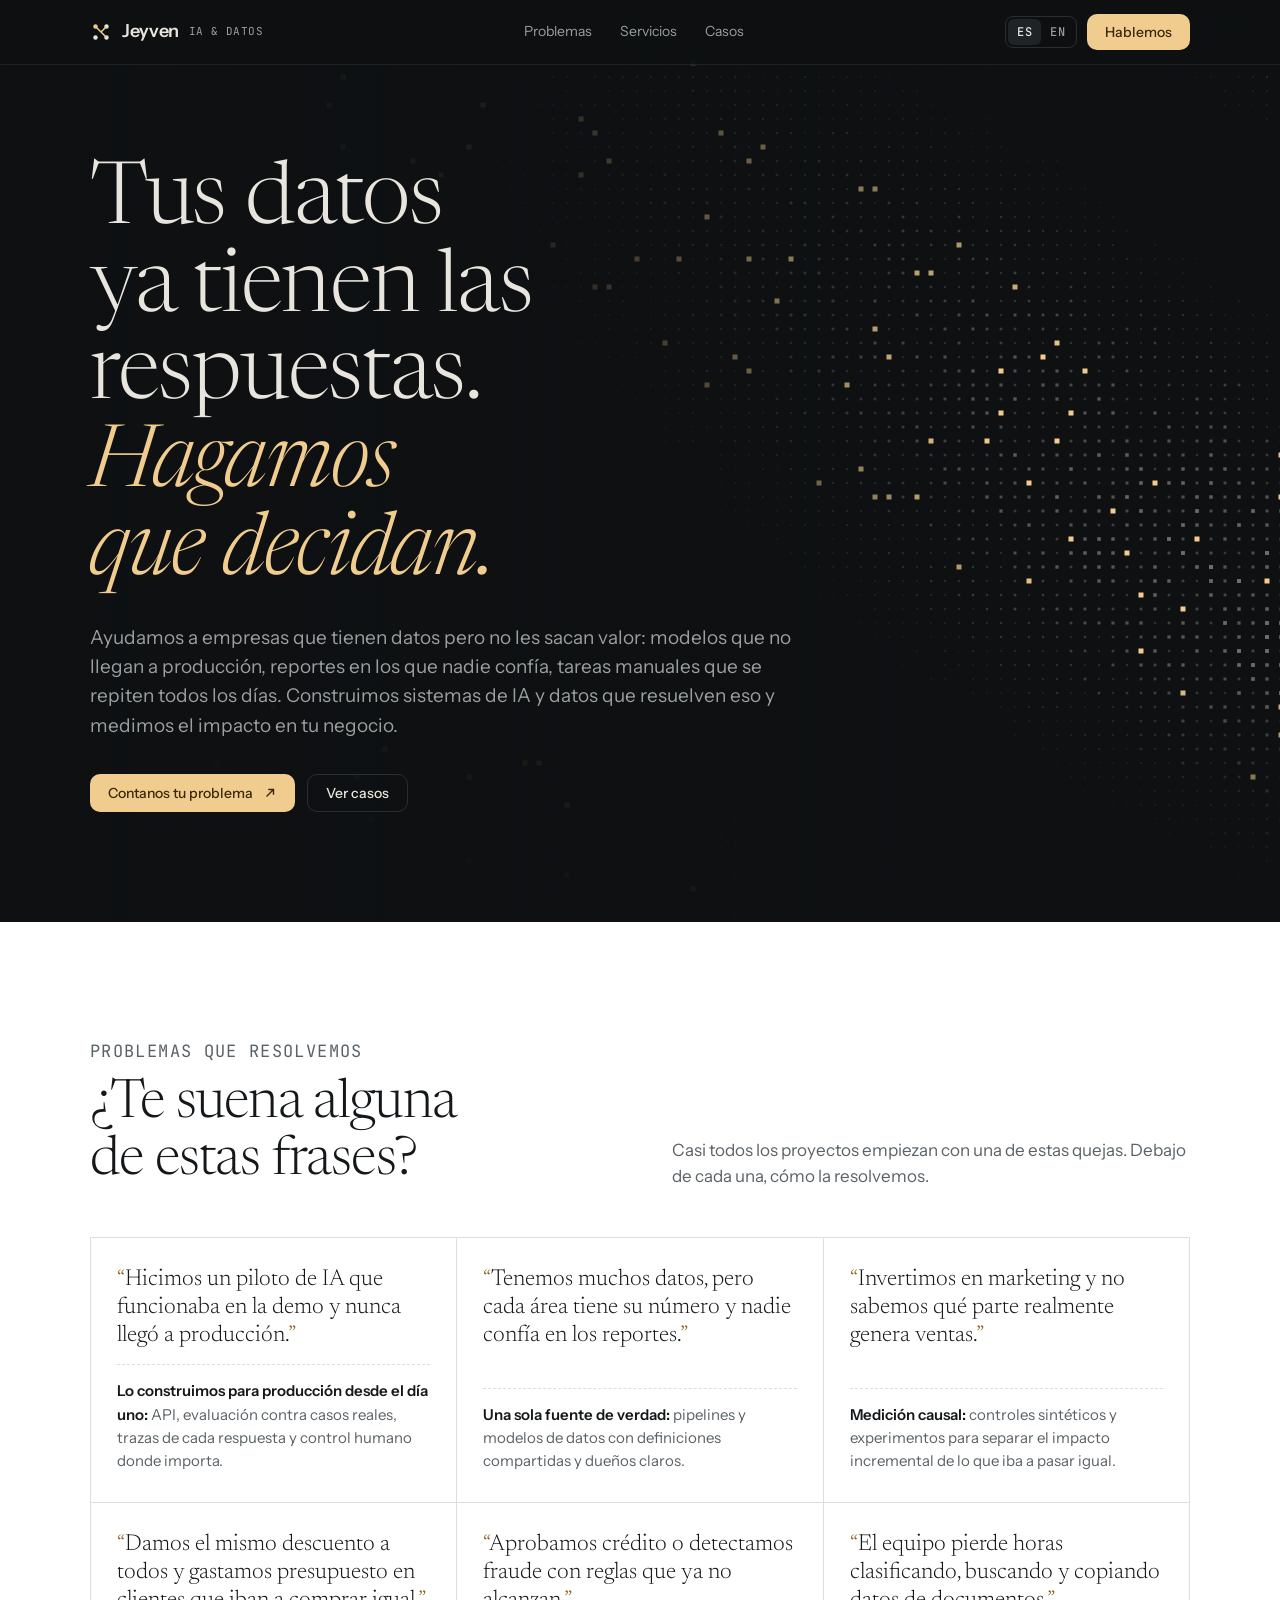
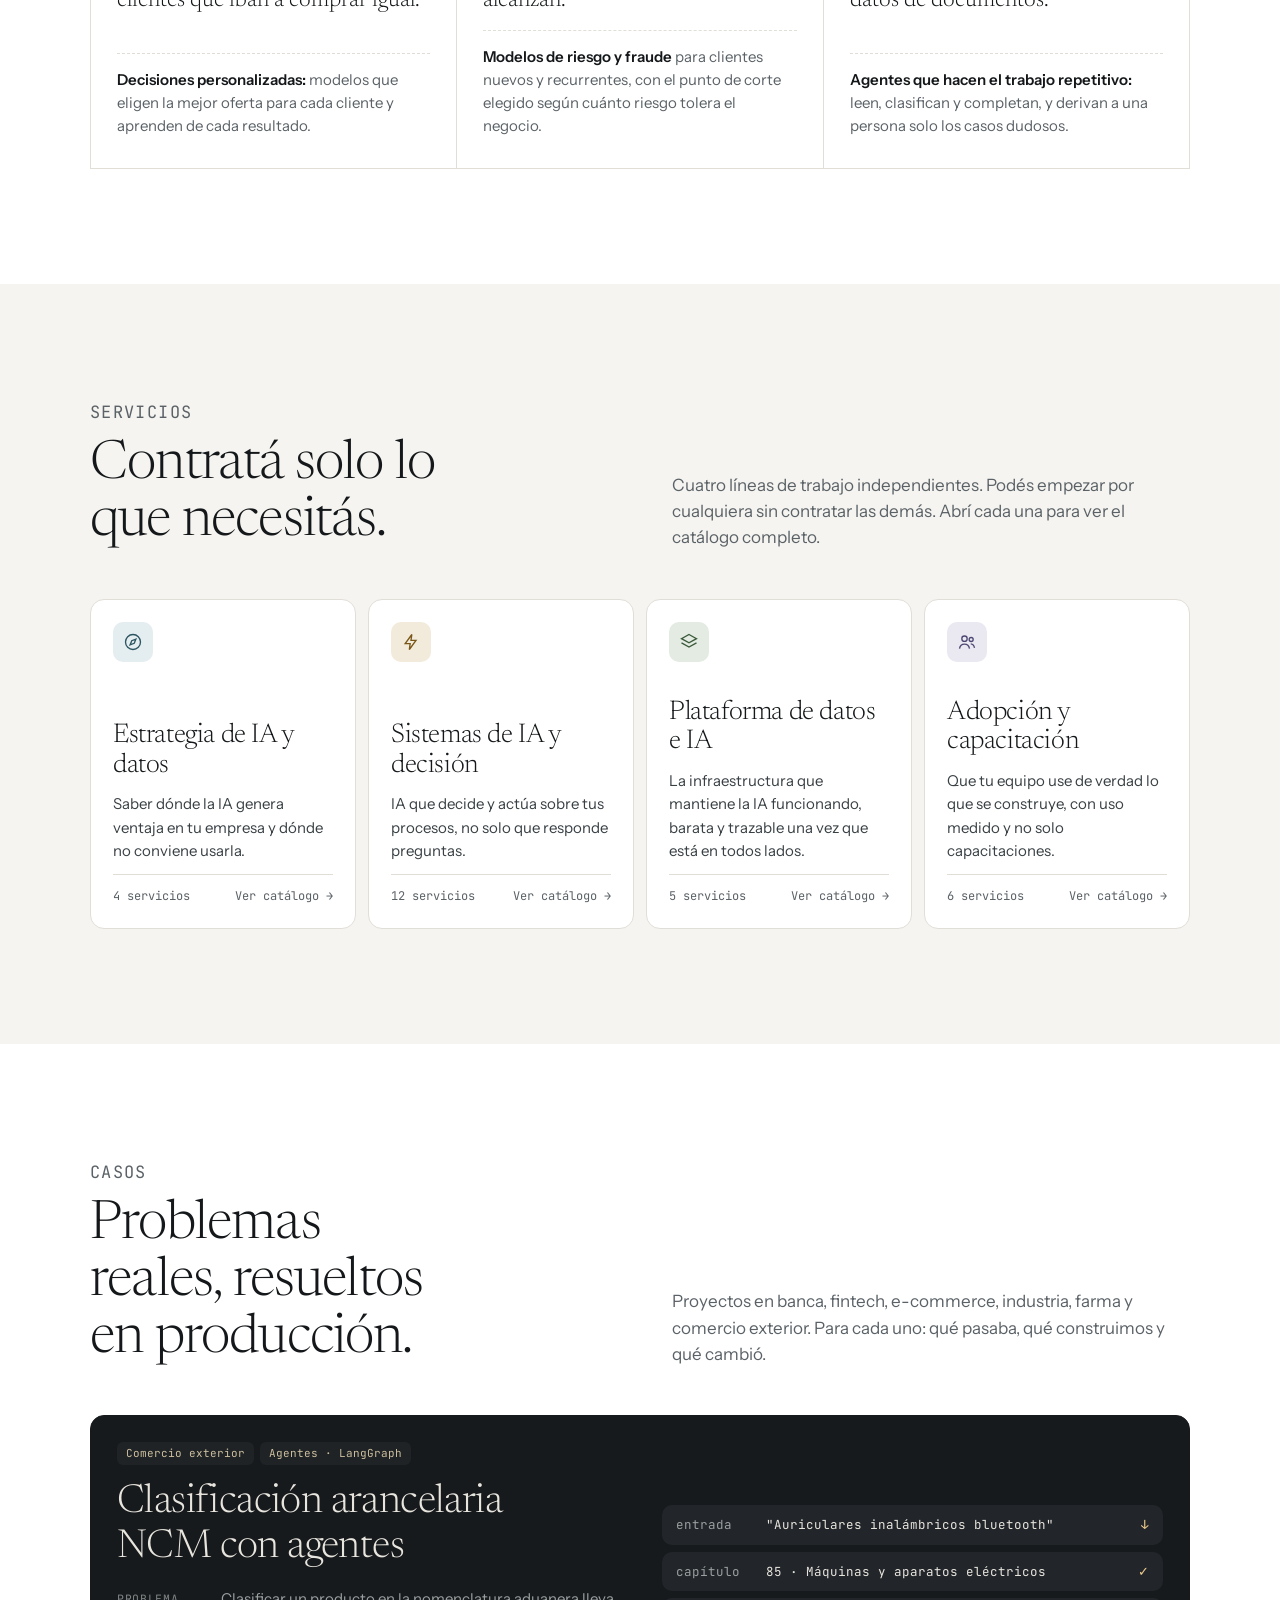
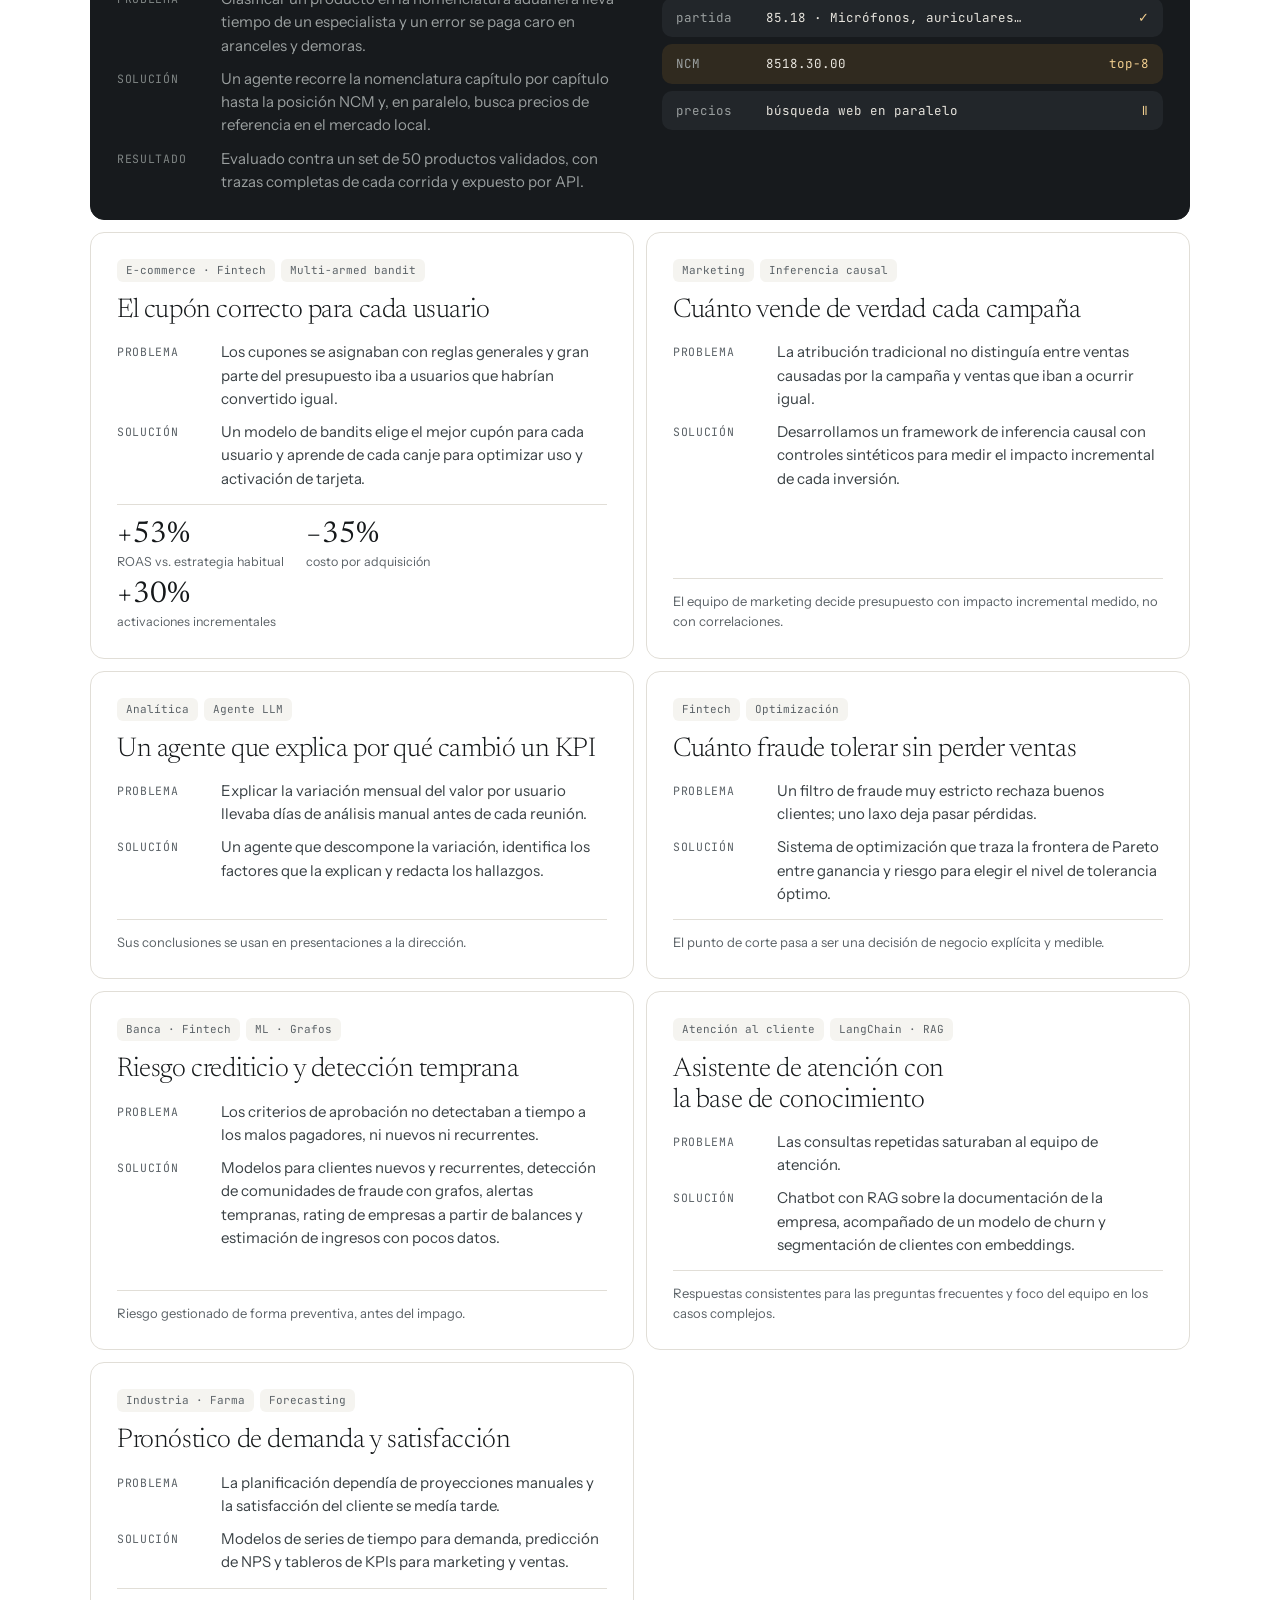
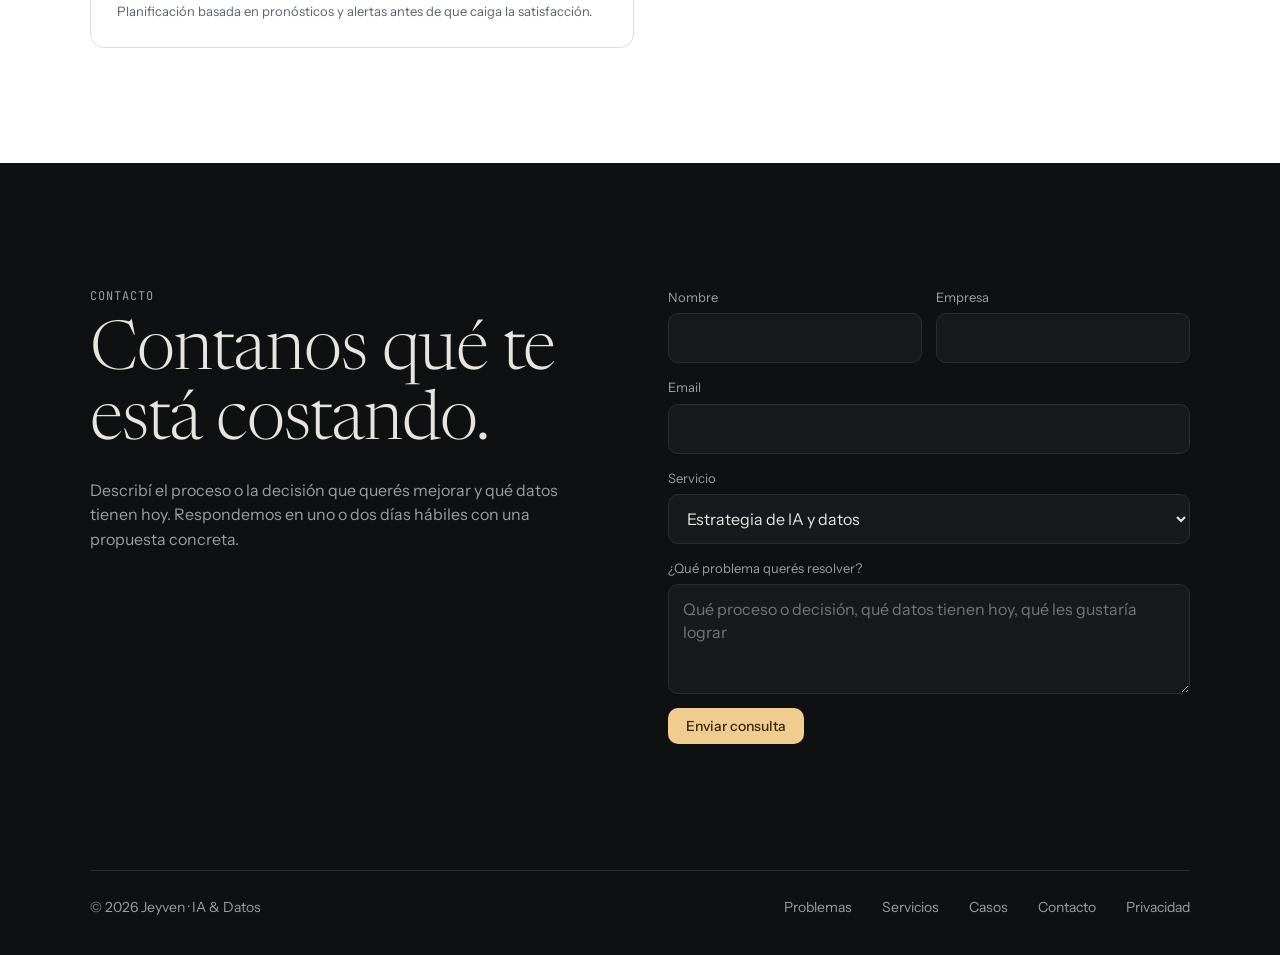
==== commit 233a3644: "Poner la marca Jeyven y enviar las consultas por correo. Co-authored-by: Cursor <cursoragent@cursor." ====
--- a/index.html
+++ b/index.html
@@ -3,8 +3,8 @@
 <head>
 <meta charset="utf-8">
 <meta name="viewport" content="width=device-width, initial-scale=1, viewport-fit=cover">
-<title>Consultora IA y Datos</title>
-<meta name="description" content="Consultora de inteligencia artificial y datos: agentes, modelos predictivos y plataformas de datos en producción.">
+<title>Jeyven · IA y Datos</title>
+<meta name="description" content="Jeyven. Consultora de inteligencia artificial y datos: agentes, modelos predictivos y plataformas de datos en producción.">
 <link rel="preconnect" href="https://fonts.googleapis.com">
 <link rel="preconnect" href="https://fonts.gstatic.com" crossorigin>
 <link rel="stylesheet" href="https://fonts.googleapis.com/css2?family=Newsreader:ital,opsz,wght@0,6..72,300;0,6..72,400;1,6..72,300&family=Instrument+Sans:wght@400;500;600&family=JetBrains+Mono:wght@400;500&display=swap">
@@ -13,17 +13,21 @@
 <body class="lang-es">
 <header class="nav">
   <div class="wrap nav-inner">
-    <a class="logo" href="#top" aria-label="Inicio">
+    <a class="logo" href="#top" aria-label="Jeyven">
       <svg class="logo-mark" viewBox="0 0 24 24" aria-hidden="true"><circle cx="6" cy="6" r="2.4" fill="#f0cd8e"/><circle cx="18" cy="6" r="2.4" fill="#e8e5de"/><circle cx="6" cy="18" r="2.4" fill="#e8e5de"/><circle cx="18" cy="18" r="2.4" fill="#e8e5de"/><path d="M6 6 L18 18 M18 6 L12 12" stroke="#f0cd8e" stroke-width="1.6" fill="none"/></svg>
-      <span>tu marca</span>
+      <span>Jeyven</span>
       <small><span class="es">IA &amp; DATOS</span><span class="en">AI &amp; DATA</span></small>
     </a>
-    <nav class="nav-links" aria-label="Secciones">
+    <nav class="nav-links" id="nav-menu" aria-label="Secciones">
       <a href="#problemas"><span class="es">Problemas</span><span class="en">Problems</span></a>
       <a href="#servicios"><span class="es">Servicios</span><span class="en">Services</span></a>
       <a href="#casos"><span class="es">Casos</span><span class="en">Cases</span></a>
+      <a class="nav-mobile-cta" href="#contacto"><span class="es">Hablemos</span><span class="en">Let's talk</span></a>
     </nav>
     <div class="nav-right">
+      <button class="nav-toggle" type="button" aria-expanded="false" aria-controls="nav-menu" aria-label="Menú">
+        <svg viewBox="0 0 16 16" aria-hidden="true"><path d="M2 4.5h12M2 8h12M2 11.5h12" stroke="currentColor" stroke-width="1.5" fill="none"/></svg>
+      </button>
       <div class="lang" role="group" aria-label="Idioma / Language">
         <button type="button" data-lang="es" aria-pressed="true">ES</button>
         <button type="button" data-lang="en" aria-pressed="false">EN</button>
@@ -100,10 +104,6 @@
           <p class="eyebrow" style="color:var(--on-dark-muted)"><span class="es">Contacto</span><span class="en">Contact</span></p>
           <h2><span class="es">Contanos qué te está costando.</span><span class="en">Tell us what it's costing you.</span></h2>
           <p class="lede"><span class="es">Describí el proceso o la decisión que querés mejorar y qué datos tienen hoy. Respondemos en uno o dos días hábiles con una propuesta concreta.</span><span class="en">Describe the process or decision you want to improve and what data you have today. We reply within one or two business days with a concrete proposal.</span></p>
-          <div class="direct">
-            <span>hola@tudominio.com</span>
-            <span>Buenos Aires, Argentina</span>
-          </div>
         </div>
         <form id="contact-form" novalidate>
           <div class="row2">
@@ -121,7 +121,7 @@
         </form>
       </div>
       <footer>
-        <span>© 2026 tu marca · <span class="es">IA &amp; Datos</span><span class="en">AI &amp; Data</span></span>
+        <span>© 2026 Jeyven · <span class="es">IA &amp; Datos</span><span class="en">AI &amp; Data</span></span>
         <nav aria-label="Pie">
           <a href="#problemas"><span class="es">Problemas</span><span class="en">Problems</span></a>
           <a href="#servicios"><span class="es">Servicios</span><span class="en">Services</span></a>
--- a/assets/styles.css
+++ b/assets/styles.css
@@ -185,7 +185,12 @@
   .contact-grid { display: grid; grid-template-columns: 1fr 1fr; gap: 56px; }
   .contact h2 { font-size: clamp(38px, 5.4vw, 68px); line-height: 1.03; margin-top: 12px; }
   .contact .lede { color: var(--on-dark-muted); margin-top: 20px; max-width: 44ch; }
-  .contact .direct { margin-top: 34px; display: grid; gap: 6px; font-family: var(--mono); font-size: 14px; color: #c9c8c2; }
+  .nav-toggle {
+    display: none; width: 40px; height: 36px; padding: 0; place-items: center;
+    border: 1px solid var(--line-dark); border-radius: 8px; background: transparent; color: var(--on-dark); cursor: pointer;
+  }
+  .nav-toggle svg { width: 16px; height: 16px; }
+  .nav-mobile-cta { display: none; }
   form { display: grid; gap: 14px; }
   .field { display: grid; gap: 6px; }
   label { font-size: 13px; color: var(--on-dark-muted); }
@@ -207,7 +212,16 @@
     .case.feature { grid-template-columns: 1fr; }
   }
   @media (max-width: 760px) {
-    .nav-links, .logo small, .nav .btn { display: none; }
+    .logo small, .nav .btn { display: none; }
+    .nav-toggle { display: grid; }
+    .nav-links {
+      display: none; position: absolute; top: 100%; left: 0; right: 0;
+      flex-direction: column; gap: 0; padding: 8px 0 12px;
+      background: rgba(14, 16, 18, 0.96); border-bottom: 1px solid rgba(255, 255, 255, 0.07);
+    }
+    .nav-links.is-open { display: flex; }
+    .nav-links a { padding: 14px var(--gutter); }
+    .nav-mobile-cta { display: block; color: var(--on-dark); }
     .head, .contact-grid, .cases { grid-template-columns: 1fr; }
     .hero { padding-block: 128px 52px; }
     .hero::after { background: linear-gradient(0deg, var(--ink) 10%, rgba(14,16,18,.6) 60%, rgba(14,16,18,.35) 100%); }
